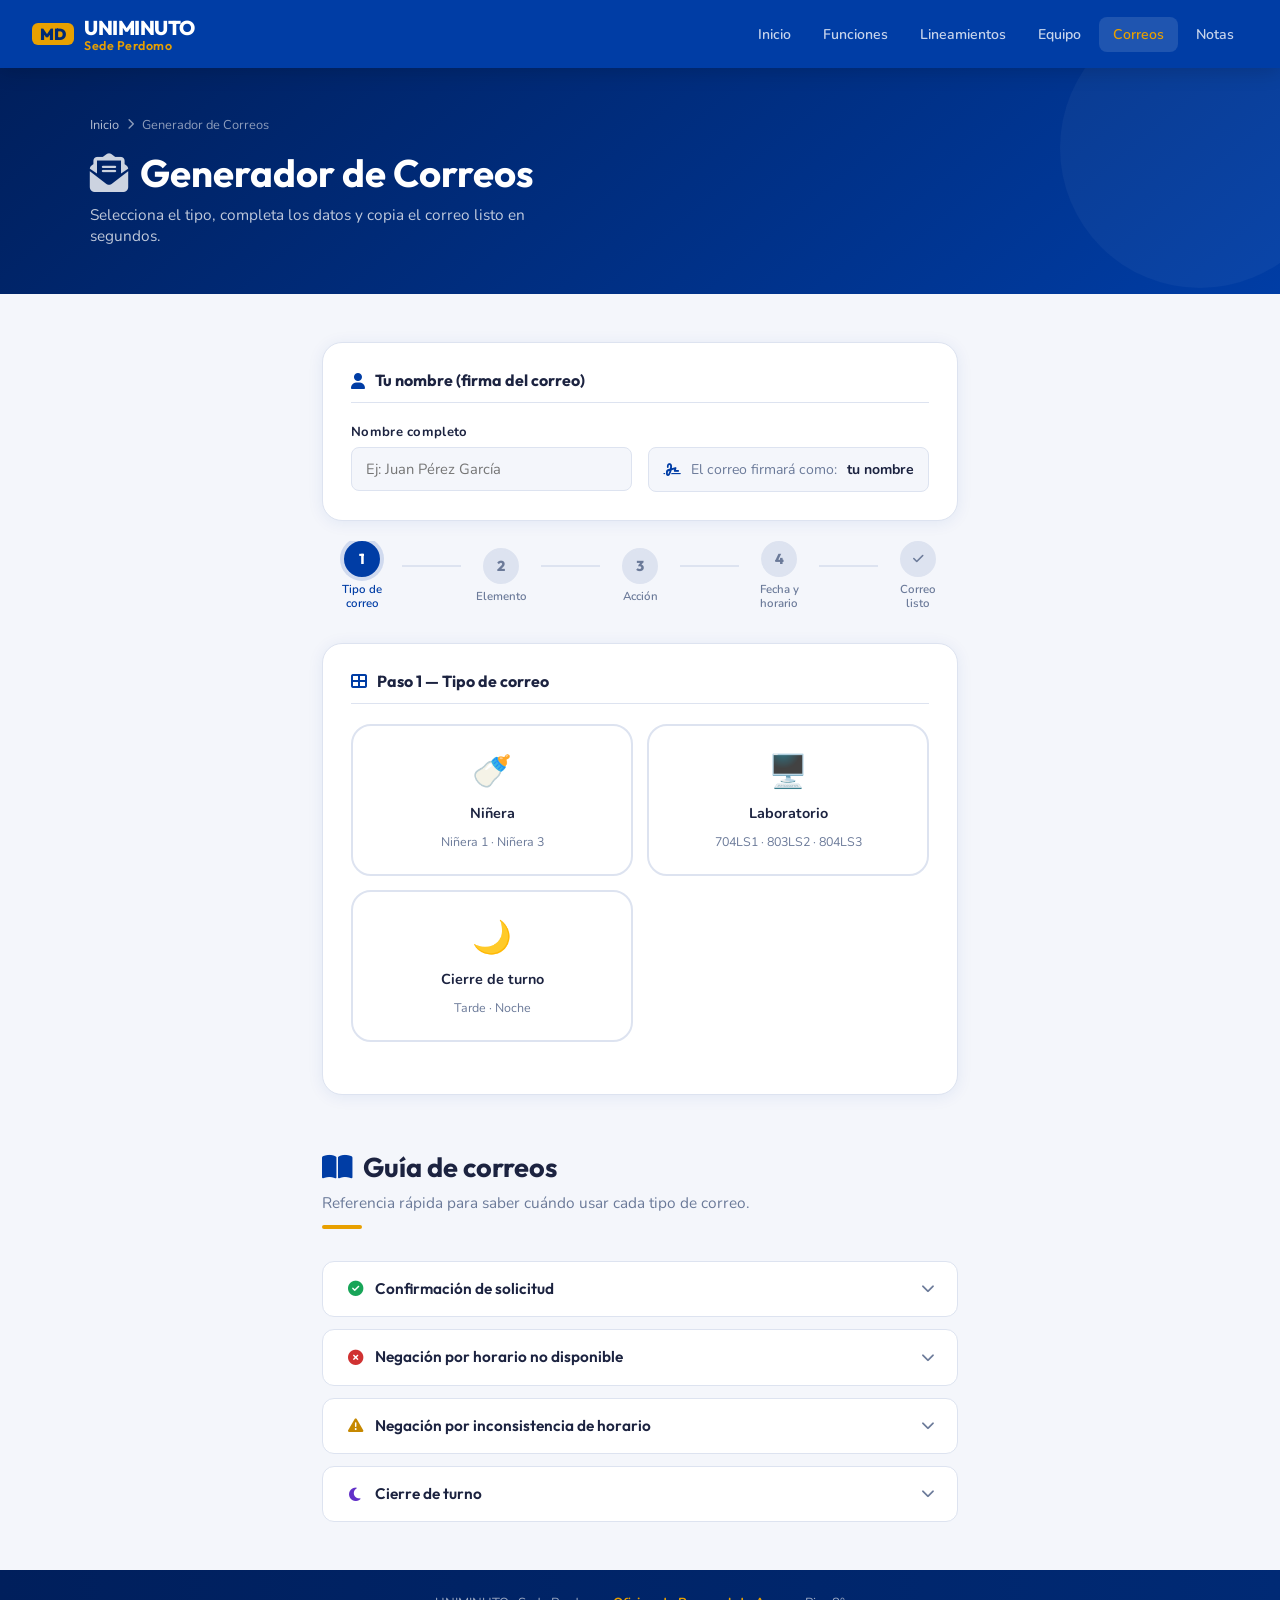
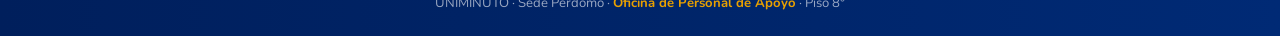
==== correos.html @ 8c5eddd4 "PROYECTO PRACTICA PROFESIONAL - VERSION FINAL" ====
<!DOCTYPE html>
<html lang="es">
<head>
  <meta charset="UTF-8">
  <meta name="viewport" content="width=device-width, initial-scale=1.0">
  <title>Generador de Correos | UNIMINUTO Perdomo</title>
  <link rel="stylesheet" href="styles.css">
  <link rel="stylesheet" href="https://cdnjs.cloudflare.com/ajax/libs/font-awesome/6.4.0/css/all.min.css">
  <style>
    /* Progress stepper */
    .stepper {
      display: flex;
      align-items: center;
      gap: 0;
      margin-bottom: 28px;
      overflow-x: auto;
      padding-bottom: 4px;
      scrollbar-width: none;
    }
    .stepper::-webkit-scrollbar { display: none; }
    .step-node {
      display: flex;
      flex-direction: column;
      align-items: center;
      flex-shrink: 0;
      min-width: 80px;
      cursor: default;
    }
    .step-circle {
      width: 36px;
      height: 36px;
      border-radius: 50%;
      background: var(--border);
      color: var(--text-muted);
      display: flex;
      align-items: center;
      justify-content: center;
      font-family: 'Outfit', sans-serif;
      font-weight: 800;
      font-size: 0.9rem;
      transition: all 0.3s;
      border: 2px solid var(--border);
    }
    .step-node.active .step-circle {
      background: var(--blue);
      color: white;
      border-color: var(--blue);
      box-shadow: 0 0 0 4px rgba(0,61,165,0.15);
    }
    .step-node.done .step-circle {
      background: var(--success);
      color: white;
      border-color: var(--success);
    }
    .step-label {
      font-size: 0.72rem;
      font-weight: 600;
      color: var(--text-muted);
      margin-top: 6px;
      text-align: center;
      line-height: 1.2;
      white-space: nowrap;
    }
    .step-node.active .step-label { color: var(--blue); }
    .step-line {
      flex: 1;
      height: 2px;
      background: var(--border);
      min-width: 24px;
      margin-bottom: 20px;
      transition: background 0.3s;
    }
    .step-line.done { background: var(--success); }

    /* Type cards enhanced */
    .type-btn {
      border-radius: var(--radius-lg);
      transition: all 0.25s;
      position: relative;
    }
    .type-btn.selected {
      border-color: var(--blue);
      background: var(--blue-light);
      transform: translateY(-2px);
      box-shadow: 0 6px 20px rgba(0,61,165,0.15);
    }
    .type-btn.selected .type-label { color: var(--blue); }
    .type-btn .selected-check {
      position: absolute;
      top: 10px; right: 10px;
      width: 20px; height: 20px;
      background: var(--blue);
      border-radius: 50%;
      color: white;
      font-size: 0.65rem;
      display: none;
      align-items: center;
      justify-content: center;
    }
    .type-btn.selected .selected-check { display: flex; }

    /* Accion pills enhanced */
    .accion-grid {
      display: grid;
      grid-template-columns: 1fr;
      gap: 10px;
    }
    .accion-card {
      display: flex;
      align-items: flex-start;
      gap: 14px;
      padding: 16px 18px;
      background: var(--bg);
      border: 2px solid var(--border);
      border-radius: var(--radius);
      cursor: pointer;
      transition: all 0.2s;
      text-align: left;
    }
    .accion-card:hover { border-color: var(--blue); background: var(--blue-light); }
    .accion-card.selected-confirm { border-color: var(--success); background: #e8f5ee; }
    .accion-card.selected-deny { border-color: var(--danger); background: #fce8e8; }
    .accion-card.selected-warn { border-color: var(--gold-dark); background: var(--gold-light); }
    .accion-icon {
      font-size: 1.4rem;
      flex-shrink: 0;
      margin-top: 1px;
    }
    .accion-title {
      font-weight: 700;
      font-size: 0.92rem;
      color: var(--text);
      margin-bottom: 3px;
    }
    .accion-desc {
      font-size: 0.8rem;
      color: var(--text-muted);
      line-height: 1.5;
    }

    /* Signature field */
    .signature-wrap {
      background: var(--bg);
      border: 1px solid var(--border);
      border-radius: 8px;
      padding: 12px 14px;
      display: flex;
      align-items: center;
      gap: 10px;
      font-size: 0.88rem;
      color: var(--text-muted);
    }
    .signature-wrap strong { color: var(--text); }

    /* Preview enhanced */
    .email-preview-body {
      font-family: 'Nunito', sans-serif;
      line-height: 1.9;
      color: #1c2340;
    }

    /* Badge status */
    .badge {
      display: inline-flex;
      align-items: center;
      gap: 5px;
      padding: 3px 10px;
      border-radius: 100px;
      font-size: 0.75rem;
      font-weight: 700;
    }
    .badge-success { background: #e8f5ee; color: var(--success); }
    .badge-danger { background: #fce8e8; color: var(--danger); }
    .badge-warn { background: var(--gold-light); color: var(--gold-dark); }
    .badge-purple { background: #ede8f8; color: #6230c8; }

    @media(max-width:600px) {
      .accion-grid { grid-template-columns: 1fr; }
      .stepper { gap: 0; }
    }
  </style>
</head>
<body>

<nav class="navbar">
  <a href="index.html" class="nav-logo">
    <span class="logo-md">MD</span>
    <div>UNIMINUTO<span>Sede Perdomo</span></div>
  </a>
  <ul class="nav-links">
    <li><a href="index.html">Inicio</a></li>
    <li><a href="funciones.html">Funciones</a></li>
    <li><a href="lineamientos.html">Lineamientos</a></li>
    <li><a href="equipo.html">Equipo</a></li>
    <li><a href="correos.html">Correos</a></li>
    <li><a href="notas.html">Notas</a></li>
  </ul>
  <button class="hamburger" aria-label="Menú"><span></span><span></span><span></span></button>
</nav>

<div class="page-header">
  <div class="inner">
    <div class="breadcrumb">
      <a href="index.html">Inicio</a>
      <i class="fas fa-chevron-right" style="font-size:0.7rem"></i>
      <span>Generador de Correos</span>
    </div>
    <h1><i class="fas fa-envelope-open-text" style="opacity:0.8;margin-right:12px"></i>Generador de Correos</h1>
    <p>Selecciona el tipo, completa los datos y copia el correo listo en segundos.</p>
  </div>
</div>

<main class="container">
<div class="email-gen">

  <!-- FIRMA DEL PRACTICANTE -->
  <div class="form-section reveal" style="margin-bottom:20px">
    <h3><i class="fas fa-user"></i> Tu nombre (firma del correo)</h3>
    <div class="form-row" style="margin-bottom:0">
      <div class="form-group">
        <label>Nombre completo</label>
        <input type="text" id="inp-firma" placeholder="Ej: Juan Pérez García" oninput="saveFirma()">
      </div>
      <div class="form-group" style="justify-content:flex-end">
        <label style="opacity:0">Preview</label>
        <div class="signature-wrap">
          <i class="fas fa-signature" style="color:var(--blue)"></i>
          El correo firmará como: <strong id="firma-preview">tu nombre</strong>
        </div>
      </div>
    </div>
  </div>

  <!-- PROGRESS STEPPER -->
  <div class="stepper reveal" id="stepper">
    <div class="step-node" id="sn-1">
      <div class="step-circle">1</div>
      <div class="step-label">Tipo de<br>correo</div>
    </div>
    <div class="step-line" id="sl-1"></div>
    <div class="step-node" id="sn-2">
      <div class="step-circle">2</div>
      <div class="step-label">Elemento</div>
    </div>
    <div class="step-line" id="sl-2"></div>
    <div class="step-node" id="sn-3">
      <div class="step-circle">3</div>
      <div class="step-label">Acción</div>
    </div>
    <div class="step-line" id="sl-3"></div>
    <div class="step-node" id="sn-4">
      <div class="step-circle">4</div>
      <div class="step-label">Fecha y<br>horario</div>
    </div>
    <div class="step-line" id="sl-4"></div>
    <div class="step-node" id="sn-5">
      <div class="step-circle"><i class="fas fa-check" style="font-size:0.75rem"></i></div>
      <div class="step-label">Correo<br>listo</div>
    </div>
  </div>

  <!-- STEP 1: TIPO -->
  <div class="form-section reveal">
    <h3><i class="fas fa-th-large"></i> Paso 1 — Tipo de correo</h3>
    <div class="type-grid">
      <button class="type-btn" onclick="selectType('ninera')" id="type-ninera">
        <span class="selected-check"><i class="fas fa-check"></i></span>
        <span class="type-icon">🍼</span>
        <span class="type-label">Niñera</span>
        <span class="type-sub">Niñera 1 · Niñera 3</span>
      </button>
      <button class="type-btn" onclick="selectType('lab')" id="type-lab">
        <span class="selected-check"><i class="fas fa-check"></i></span>
        <span class="type-icon">🖥️</span>
        <span class="type-label">Laboratorio</span>
        <span class="type-sub">704LS1 · 803LS2 · 804LS3</span>
      </button>
      <button class="type-btn" onclick="selectType('cierre')" id="type-cierre">
        <span class="selected-check"><i class="fas fa-check"></i></span>
        <span class="type-icon">🌙</span>
        <span class="type-label">Cierre de turno</span>
        <span class="type-sub">Tarde · Noche</span>
      </button>
    </div>
  </div>

  <!-- RESERVA SECTION (Niñera o Lab) -->
  <div id="section-reserva" class="hidden">

    <!-- STEP 2: ELEMENTO -->
    <div class="form-section reveal">
      <h3><i class="fas fa-hand-pointer"></i> Paso 2 — Selecciona el elemento</h3>
      <div id="ninera-opts" class="hidden">
        <div class="radio-pills">
          <label class="radio-pill gold-check">
            <input type="radio" name="elemento" value="Niñera #1" onchange="updateElemento(this)">
            🍼 Niñera 1
          </label>
          <label class="radio-pill gold-check">
            <input type="radio" name="elemento" value="Niñera #3" onchange="updateElemento(this)">
            🍼 Niñera 3
          </label>
        </div>
        <div class="alert alert-gold" style="margin-top:14px;font-size:0.85rem">
          <i class="fas fa-map-marker-alt"></i>
          <div>El profesor debe dirigirse al <strong>piso 8°</strong> para recoger la niñera. Recuérdalo en el correo.</div>
        </div>
      </div>
      <div id="lab-opts" class="hidden">
        <div class="radio-pills">
          <label class="radio-pill">
            <input type="radio" name="elemento" value="Laboratorio 704LS1" onchange="updateElemento(this)">
            🖥️ 704LS1
          </label>
          <label class="radio-pill">
            <input type="radio" name="elemento" value="Laboratorio 803LS2" onchange="updateElemento(this)">
            🖥️ 803LS2
          </label>
          <label class="radio-pill">
            <input type="radio" name="elemento" value="Laboratorio 804LS3" onchange="updateElemento(this)">
            🖥️ 804LS3
          </label>
        </div>
        <div class="alert alert-blue" style="margin-top:14px;font-size:0.85rem">
          <i class="fas fa-qrcode"></i>
          <div>Para laboratorios, el docente debe escanear el <strong>código QR</strong> de la puerta y escribir por Teams.</div>
        </div>
      </div>
    </div>

    <!-- STEP 3: ACCIÓN -->
    <div class="form-section reveal">
      <h3><i class="fas fa-tasks"></i> Paso 3 — ¿Qué acción realizas?</h3>
      <div class="accion-grid">
        <button class="accion-card" id="acc-confirmar" onclick="selectAccion('confirmar')">
          <span class="accion-icon">✅</span>
          <div>
            <div class="accion-title">Confirmar solicitud <span class="badge badge-success">Disponible</span></div>
            <div class="accion-desc">El elemento está disponible en el horario solicitado. Se confirma la reserva.</div>
          </div>
        </button>
        <button class="accion-card" id="acc-negar-horario" onclick="selectAccion('negar-horario')">
          <span class="accion-icon">❌</span>
          <div>
            <div class="accion-title">Negar — no disponible <span class="badge badge-danger">Ocupado</span></div>
            <div class="accion-desc">El elemento ya está reservado o no hay disponibilidad en ese horario.</div>
          </div>
        </button>
        <button class="accion-card" id="acc-negar-inconsistencia" onclick="selectAccion('negar-inconsistencia')">
          <span class="accion-icon">⚠️</span>
          <div>
            <div class="accion-title">Negar — inconsistencia en horario <span class="badge badge-warn">Error</span></div>
            <div class="accion-desc">El formulario tiene un error: la hora de fin es anterior a la de inicio.</div>
          </div>
        </button>
      </div>
    </div>

    <!-- STEP 4: FECHA Y HORA -->
    <div class="form-section reveal">
      <h3><i class="fas fa-calendar-alt"></i> Paso 4 — Fecha y horario de la solicitud</h3>
      <div class="form-row three">
        <div class="form-group">
          <label>Fecha</label>
          <input type="date" id="inp-fecha" onchange="checkInconsistencia()">
        </div>
        <div class="form-group">
          <label>Hora inicio</label>
          <input type="time" id="inp-inicio" onchange="checkInconsistencia()">
        </div>
        <div class="form-group">
          <label>Hora fin</label>
          <input type="time" id="inp-fin" onchange="checkInconsistencia()">
        </div>
      </div>
      <div id="inconsistencia-warn" class="hidden alert alert-gold" style="margin-top:12px">
        <i class="fas fa-exclamation-triangle"></i>
        <div>
          <strong>¡Inconsistencia detectada!</strong> La hora de finalización es anterior a la hora de inicio.<br>
          <span style="font-size:0.85rem">Puedes usar la acción "Negar — inconsistencia" para notificar al docente.</span>
        </div>
      </div>
    </div>

    <div class="btn-row reveal">
      <button class="btn btn-primary" onclick="generarCorreo()">
        <i class="fas fa-magic"></i> Generar correo
      </button>
      <button class="btn btn-outline" onclick="resetForm()">
        <i class="fas fa-redo"></i> Limpiar
      </button>
    </div>
  </div>

  <!-- CIERRE DE TURNO SECTION -->
  <div id="section-cierre" class="hidden">
    <div class="form-section reveal">
      <h3><i class="fas fa-moon"></i> Paso 2 — Detalles del cierre de turno</h3>

      <div class="form-group" style="margin-bottom:20px">
        <label>Turno</label>
        <div class="radio-pills">
          <label class="radio-pill">
            <input type="radio" name="turno" value="Tarde"> 🌅 Tarde
          </label>
          <label class="radio-pill">
            <input type="radio" name="turno" value="Noche"> 🌙 Noche
          </label>
        </div>
      </div>

      <div class="form-group" style="margin-bottom:20px">
        <label>¿Hay novedades en el turno?</label>
        <div class="accion-grid" style="margin-top:8px">
          <button class="accion-card" id="acc-sin-novedad" onclick="toggleNovedades(false); markCierreAccion('sin')">
            <span class="accion-icon">✅</span>
            <div>
              <div class="accion-title">Sin novedad</div>
              <div class="accion-desc">El turno transcurrió sin incidentes. Solo se envía el saludo de cierre.</div>
            </div>
          </button>
          <button class="accion-card" id="acc-con-novedad" onclick="toggleNovedades(true); markCierreAccion('con')">
            <span class="accion-icon">📋</span>
            <div>
              <div class="accion-title">Con novedades</div>
              <div class="accion-desc">Hay eventos, equipos instalados u observaciones que dejar registradas.</div>
            </div>
          </button>
        </div>
      </div>

      <div id="novedades-area" class="hidden">
        <label style="font-size:0.82rem;font-weight:700;color:var(--text);display:block;margin-bottom:10px">
          <i class="fas fa-list-ul" style="color:var(--blue);margin-right:6px"></i>Novedades del turno:
        </label>
        <div class="novedades-list" id="novedades-list"></div>
        <div class="add-row">
          <input type="text" id="novedad-input" placeholder="Ej: Queda instalado en el auditorio cable XLR y micrófono..." onkeydown="if(event.key==='Enter')addNovedad()">
          <button class="btn btn-primary btn-sm" onclick="addNovedad()">
            <i class="fas fa-plus"></i> Añadir
          </button>
        </div>
      </div>
    </div>

    <div class="btn-row reveal">
      <button class="btn btn-primary" onclick="generarCierre()">
        <i class="fas fa-magic"></i> Generar correo
      </button>
      <button class="btn btn-outline" onclick="resetForm()">
        <i class="fas fa-redo"></i> Limpiar
      </button>
    </div>
  </div>

  <!-- EMAIL PREVIEW -->
  <div id="email-preview-wrap" class="hidden">
    <div class="email-preview reveal">
      <div class="email-preview-header">
        <span><i class="fas fa-envelope"></i> Correo generado</span>
        <span id="preview-label" style="font-size:0.8rem;opacity:0.75;font-weight:400"></span>
      </div>
      <div class="email-preview-body" id="preview-body"></div>
      <div class="email-preview-footer" style="flex-wrap:wrap;gap:8px">
        <button class="btn btn-success btn-sm" onclick="copiarCorreo()">
          <i class="fas fa-copy"></i> Copiar correo
        </button>
        <button class="btn btn-outline btn-sm" onclick="resetForm()">
          <i class="fas fa-plus"></i> Nuevo correo
        </button>
        <button class="btn btn-outline btn-sm" onclick="document.getElementById('email-preview-wrap').classList.add('hidden')">
          <i class="fas fa-times"></i> Cerrar
        </button>
      </div>
    </div>
  </div>

</div>

<!-- GUÍA DE CORREOS -->
<div style="margin-top:56px">
  <div class="section-title reveal">
    <h2><i class="fas fa-book-open" style="color:var(--blue);margin-right:10px"></i>Guía de correos</h2>
    <p>Referencia rápida para saber cuándo usar cada tipo de correo.</p>
    <div class="accent-line"></div>
  </div>

  <div class="accordion reveal">
    <div class="acc-item">
      <div class="acc-header">
        <h3><i class="fas fa-check-circle" style="color:var(--success)"></i> Confirmación de solicitud</h3>
        <i class="fas fa-chevron-down acc-arrow"></i>
      </div>
      <div class="acc-body">
        <p>Se usa cuando el elemento solicitado <strong>está disponible</strong> en el horario indicado.</p>
        <ul>
          <li>Para <strong>niñeras</strong>: indicar que el profesor debe ir al piso 8° a reclamarla.</li>
          <li>Para <strong>laboratorios</strong>: indicar que debe usar el QR de la puerta y escribir por Teams.</li>
          <li>Siempre mencionar que los elementos se revisan antes y después del uso.</li>
        </ul>
      </div>
    </div>
    <div class="acc-item">
      <div class="acc-header">
        <h3><i class="fas fa-times-circle" style="color:var(--danger)"></i> Negación por horario no disponible</h3>
        <i class="fas fa-chevron-down acc-arrow"></i>
      </div>
      <div class="acc-body">
        <p>Se usa cuando el elemento <strong>ya está reservado o no hay disponibilidad</strong> en el horario pedido. El correo informa claramente el elemento, fecha y hora no disponible para que el docente busque otra opción.</p>
      </div>
    </div>
    <div class="acc-item">
      <div class="acc-header">
        <h3><i class="fas fa-exclamation-triangle" style="color:var(--gold-dark)"></i> Negación por inconsistencia de horario</h3>
        <i class="fas fa-chevron-down acc-arrow"></i>
      </div>
      <div class="acc-body">
        <p>Se usa cuando el formulario del docente tiene un <strong>error lógico</strong>: la hora de finalización es anterior a la hora de inicio. El sistema lo detecta automáticamente y activa una advertencia.</p>
      </div>
    </div>
    <div class="acc-item">
      <div class="acc-header">
        <h3><i class="fas fa-moon" style="color:#6230c8"></i> Cierre de turno</h3>
        <i class="fas fa-chevron-down acc-arrow"></i>
      </div>
      <div class="acc-body">
        <p>Se envía obligatoriamente al finalizar cada turno (tarde o noche).</p>
        <ul>
          <li><strong>Sin novedad:</strong> correo simple indicando que todo quedó en orden.</li>
          <li><strong>Con novedades:</strong> lista los elementos instalados, equipos dejados, pendientes y observaciones importantes para el siguiente turno.</li>
        </ul>
      </div>
    </div>
  </div>
</div>

</main>

<footer>
  UNIMINUTO · Sede Perdomo · <strong>Oficina de Personal de Apoyo</strong> · Piso 8°
</footer>

<script src="script.js"></script>
<script>
// ===== STATE =====
let currentType = null;
let currentElemento = null;
let currentAccion = null;
let novedadesList = [];
let cierreAccion = null;

// ===== FIRMA =====
function saveFirma() {
  const val = document.getElementById('inp-firma').value.trim();
  document.getElementById('firma-preview').textContent = val || 'tu nombre';
  localStorage.setItem('uniminuto_firma', val);
}

function loadFirma() {
  const saved = localStorage.getItem('uniminuto_firma') || '';
  document.getElementById('inp-firma').value = saved;
  document.getElementById('firma-preview').textContent = saved || 'tu nombre';
}

function getFirma() {
  return document.getElementById('inp-firma').value.trim() || '[Tu nombre]';
}

// ===== STEPPER =====
function updateStepper(step) {
  for (let i = 1; i <= 5; i++) {
    const node = document.getElementById(`sn-${i}`);
    if (!node) continue;
    node.classList.remove('active', 'done');
    if (i < step) node.classList.add('done');
    else if (i === step) node.classList.add('active');
  }
  for (let i = 1; i <= 4; i++) {
    const line = document.getElementById(`sl-${i}`);
    if (line) line.classList.toggle('done', i < step);
  }
}

// ===== TYPE SELECTION =====
function selectType(type) {
  currentType = type;
  currentElemento = null;
  currentAccion = null;
  cierreAccion = null;

  document.querySelectorAll('.type-btn').forEach(b => b.classList.remove('selected'));
  document.getElementById('type-' + type).classList.add('selected');

  const isReserva = type !== 'cierre';
  document.getElementById('section-reserva').classList.toggle('hidden', !isReserva);
  document.getElementById('section-cierre').classList.toggle('hidden', isReserva);
  document.getElementById('email-preview-wrap').classList.add('hidden');

  if (isReserva) {
    document.getElementById('ninera-opts').classList.toggle('hidden', type !== 'ninera');
    document.getElementById('lab-opts').classList.toggle('hidden', type !== 'lab');
    document.querySelectorAll('input[name="elemento"]').forEach(r => r.checked = false);
    resetAccionCards();
  }

  updateStepper(2);
}

// ===== ELEMENTO =====
function updateElemento(input) {
  currentElemento = input.value;
  updateStepper(3);
}

// ===== ACCION =====
function resetAccionCards() {
  ['acc-confirmar','acc-negar-horario','acc-negar-inconsistencia'].forEach(id => {
    const el = document.getElementById(id);
    if (el) el.classList.remove('selected-confirm','selected-deny','selected-warn');
  });
}

function selectAccion(accion) {
  currentAccion = accion;
  resetAccionCards();
  if (accion === 'confirmar') document.getElementById('acc-confirmar').classList.add('selected-confirm');
  else if (accion === 'negar-horario') document.getElementById('acc-negar-horario').classList.add('selected-deny');
  else if (accion === 'negar-inconsistencia') document.getElementById('acc-negar-inconsistencia').classList.add('selected-warn');
  updateStepper(4);
}

// ===== INCONSISTENCIA =====
function checkInconsistencia() {
  const inicio = document.getElementById('inp-inicio').value;
  const fin = document.getElementById('inp-fin').value;
  const warn = document.getElementById('inconsistencia-warn');
  if (inicio && fin && fin < inicio) {
    warn.classList.remove('hidden');
    // Auto-suggest inconsistencia
    if (!currentAccion) selectAccion('negar-inconsistencia');
  } else {
    warn.classList.add('hidden');
  }
}

// ===== NOVEDADES =====
function toggleNovedades(show) {
  document.getElementById('novedades-area').classList.toggle('hidden', !show);
  if (!show) { novedadesList = []; renderNovedades(); }
}

function markCierreAccion(tipo) {
  cierreAccion = tipo;
  ['acc-sin-novedad','acc-con-novedad'].forEach(id => {
    const el = document.getElementById(id);
    if (el) el.classList.remove('selected-confirm','selected-warn');
  });
  if (tipo === 'sin') document.getElementById('acc-sin-novedad').classList.add('selected-confirm');
  else document.getElementById('acc-con-novedad').classList.add('selected-warn');
  updateStepper(4);
}

function addNovedad() {
  const inp = document.getElementById('novedad-input');
  const val = inp.value.trim();
  if (!val) return;
  novedadesList.push(val);
  inp.value = '';
  renderNovedades();
}

function renderNovedades() {
  const list = document.getElementById('novedades-list');
  if (novedadesList.length === 0) {
    list.innerHTML = '<div style="font-size:0.85rem;color:var(--text-muted);padding:4px 0">No hay novedades añadidas aún.</div>';
    return;
  }
  list.innerHTML = novedadesList.map((n, i) => `
    <div class="novedad-item">
      <span class="bullet">•</span>
      <span class="text">${escapeHtml(n)}</span>
      <button class="del-btn" onclick="removeNovedad(${i})" title="Eliminar"><i class="fas fa-times"></i></button>
    </div>
  `).join('');
}

function removeNovedad(i) { novedadesList.splice(i, 1); renderNovedades(); }

function escapeHtml(str) {
  return String(str).replace(/&/g,'&amp;').replace(/</g,'&lt;').replace(/>/g,'&gt;');
}

// ===== GENERAR CORREO (RESERVA) =====
function generarCorreo() {
  if (!currentElemento) { showToast('Selecciona un elemento (Niñera o Laboratorio)', 'error'); return; }
  if (!currentAccion) { showToast('Selecciona la acción a realizar', 'error'); return; }
  const fecha = document.getElementById('inp-fecha').value;
  const inicio = document.getElementById('inp-inicio').value;
  const fin = document.getElementById('inp-fin').value;
  if (!fecha || !inicio || !fin) { showToast('Completa la fecha y los horarios', 'error'); return; }

  const fechaFmt = formatDate(fecha);
  const esNinera = currentType === 'ninera';
  const firma = getFirma();
  let correo = '', label = '';

  if (currentAccion === 'confirmar') {
    label = '✅ Confirmación de solicitud';
    if (esNinera) {
      correo = `Buen día, profesor/a:\n\n• Para reclamar estos elementos, debe dirigirse a la oficina de personal de apoyo ubicada en el 8.° piso.\n• Los elementos serán revisados antes de la entrega y nuevamente al momento de su devolución.\n\nPor lo anterior, confirmo lo siguiente:\n\nElementos: ${currentElemento}\nFecha: ${fechaFmt}\nHora: ${inicio} - ${fin}\n\nQuedo atento(a) a cualquier comentario.\nCordialmente,\n${firma}`;
    } else {
      correo = `Buen día, profesor:\n\n• Para apertura de este espacio escribir por Teams escaneando el código QR que se encuentra en la puerta del laboratorio.\n• Los elementos serán revisados antes de la entrega y nuevamente al momento de su devolución.\n\nPor lo anterior, confirmo lo siguiente:\n\nElementos: ${currentElemento}\nFecha: ${fechaFmt}\nHora: ${inicio} – ${fin}\n\nQuedo atento(a) a cualquier comentario.\nCordialmente,\n${firma}`;
    }
  } else if (currentAccion === 'negar-horario') {
    label = '❌ Negación — no disponible';
    if (esNinera) {
      correo = `Buen día, profesor/a:\n\nMe permito informarle que las Niñeras NO se encuentran disponibles en el siguiente horario:\n\nElementos: ${currentElemento}\nFecha: ${fechaFmt}\nHora: ${inicio} ${fin}\n\nQuedo atento a cualquier comentario.\nCordialmente,\n${firma}`;
    } else {
      correo = `Buen día, profesor:\n\nMe permito informarle que el espacio solicitado NO se encuentra disponible en el siguiente horario:\n\nElementos: ${currentElemento}\nFecha: ${fechaFmt}\nHora: ${inicio} ${fin}\n\nQuedo atento(a) a cualquier comentario.\nCordialmente,\n${firma}`;
    }
  } else if (currentAccion === 'negar-inconsistencia') {
    label = '⚠️ Negación — inconsistencia de horario';
    const tipo = esNinera ? 'la niñera' : 'el espacio';
    correo = `Buen día, profesor${esNinera ? '/a' : ''}:\n\nMe permito informarle que NO es posible gestionar la reserva de ${tipo}, ya que el horario suministrado presenta una inconsistencia.\n\nDetalles de la solicitud:\n• Elemento: ${currentElemento}\n• Fecha: ${fechaFmt}\n• Hora: ${inicio} – ${fin}\n\nComo puede observarse, la hora de finalización es anterior a la hora de inicio.\n\nQuedo atento(a) a cualquier comentario.\nCordialmente,\n${firma}`;
  }

  mostrarPreview(correo, label);
  updateStepper(5);
}

// ===== GENERAR CIERRE =====
function generarCierre() {
  const turnoEl = document.querySelector('input[name="turno"]:checked');
  if (!turnoEl) { showToast('Selecciona el turno (Tarde o Noche)', 'error'); return; }
  if (!cierreAccion) { showToast('Indica si hay novedades o no', 'error'); return; }

  const firma = getFirma();
  const conNovedades = cierreAccion === 'con';
  let correo = '', label = '';

  if (conNovedades) {
    if (novedadesList.length === 0) { showToast('Añade al menos una novedad al turno', 'error'); return; }
    label = '📋 Cierre de turno con novedades';
    const bullets = novedadesList.map(n => `• ${n}`).join('\n');
    correo = `Compañero cordial saludo, reportó lo siguiente:\n\n${bullets}\n\nCualquier novedad o duda quedo atento.\nCordialmente,\n${firma}`;
  } else {
    label = '✅ Cierre de turno sin novedad';
    correo = `Compañero cordial saludo, quedó para hacer lo siguiente:\n\n• Sin novedad.\n\nCordialmente,\n${firma}`;
  }

  mostrarPreview(correo, label);
  updateStepper(5);
}

// ===== PREVIEW =====
function mostrarPreview(correo, label) {
  document.getElementById('preview-label').textContent = label;
  document.getElementById('preview-body').textContent = correo;
  const wrap = document.getElementById('email-preview-wrap');
  wrap.classList.remove('hidden');
  setTimeout(() => wrap.scrollIntoView({ behavior: 'smooth', block: 'nearest' }), 100);
}

function copiarCorreo() {
  const text = document.getElementById('preview-body').textContent;
  copyText(text);
}

// ===== RESET =====
function resetForm() {
  currentType = null; currentElemento = null; currentAccion = null;
  novedadesList = []; cierreAccion = null;

  document.querySelectorAll('.type-btn').forEach(b => b.classList.remove('selected'));
  document.getElementById('section-reserva').classList.add('hidden');
  document.getElementById('section-cierre').classList.add('hidden');
  document.getElementById('email-preview-wrap').classList.add('hidden');
  document.getElementById('inp-fecha').value = '';
  document.getElementById('inp-inicio').value = '';
  document.getElementById('inp-fin').value = '';
  document.getElementById('inconsistencia-warn').classList.add('hidden');
  document.getElementById('novedades-area').classList.add('hidden');
  document.querySelectorAll('input[type="radio"]').forEach(r => r.checked = false);
  resetAccionCards();
  ['acc-sin-novedad','acc-con-novedad'].forEach(id => {
    const el = document.getElementById(id);
    if (el) el.classList.remove('selected-confirm','selected-warn');
  });
  renderNovedades();
  updateStepper(1);
  window.scrollTo({ top: 0, behavior: 'smooth' });
}

// ===== INIT =====
document.addEventListener('DOMContentLoaded', () => {
  loadFirma();
  updateStepper(1);
});
</script>
</body>
</html>
---- styles.css ----
/* ===== VARIABLES & RESET ===== */
@import url('https://fonts.googleapis.com/css2?family=Outfit:wght@300;400;500;600;700;800&family=Nunito:wght@300;400;500;600;700&display=swap');

:root {
  --blue: #003DA5;
  --blue-dark: #002a75;
  --blue-light: #e8eef8;
  --gold: #E8A000;
  --gold-light: #fff5e0;
  --gold-dark: #c68800;
  --white: #ffffff;
  --bg: #f4f6fb;
  --text: #1c2340;
  --text-muted: #6b7a99;
  --border: #dde3f0;
  --card-shadow: 0 2px 16px rgba(0,61,165,0.08);
  --card-shadow-hover: 0 8px 32px rgba(0,61,165,0.15);
  --radius: 12px;
  --radius-lg: 20px;
  --nav-h: 68px;
  --success: #18a558;
  --danger: #d03232;
  --warning: #E8A000;
}

*, *::before, *::after { box-sizing: border-box; margin: 0; padding: 0; }

html { scroll-behavior: smooth; }

body {
  font-family: 'Nunito', sans-serif;
  background: var(--bg);
  color: var(--text);
  min-height: 100vh;
  display: flex;
  flex-direction: column;
}

h1, h2, h3, h4, h5 {
  font-family: 'Outfit', sans-serif;
  font-weight: 700;
  line-height: 1.2;
}

a { color: inherit; text-decoration: none; }
ul { list-style: none; }
img { max-width: 100%; }

/* ===== NAVBAR ===== */
.navbar {
  position: sticky;
  top: 0;
  z-index: 1000;
  height: var(--nav-h);
  background: var(--blue);
  display: flex;
  align-items: center;
  justify-content: space-between;
  padding: 0 2rem;
  box-shadow: 0 2px 20px rgba(0,0,0,0.18);
}

.nav-logo {
  display: flex;
  align-items: center;
  gap: 10px;
  font-family: 'Outfit', sans-serif;
  font-weight: 800;
  font-size: 1.25rem;
  color: var(--white);
  letter-spacing: -0.5px;
}

.nav-logo .logo-md {
  background: var(--gold);
  color: var(--blue-dark);
  font-weight: 900;
  font-size: 1rem;
  padding: 3px 8px;
  border-radius: 6px;
  letter-spacing: 0;
}

.nav-logo span {
  color: var(--gold);
  font-size: 0.78rem;
  font-weight: 600;
  display: block;
  line-height: 1;
  letter-spacing: 0.5px;
}

.nav-links {
  display: flex;
  align-items: center;
  gap: 4px;
}

.nav-links a {
  color: rgba(255,255,255,0.78);
  font-size: 0.88rem;
  font-weight: 600;
  padding: 8px 14px;
  border-radius: 8px;
  transition: all 0.2s;
  white-space: nowrap;
}

.nav-links a:hover,
.nav-links a.active {
  color: var(--white);
  background: rgba(255,255,255,0.12);
}

.nav-links a.active {
  color: var(--gold);
}

.hamburger {
  display: none;
  flex-direction: column;
  gap: 5px;
  cursor: pointer;
  padding: 4px;
  background: none;
  border: none;
}

.hamburger span {
  display: block;
  width: 24px;
  height: 2px;
  background: white;
  border-radius: 2px;
  transition: all 0.3s;
}

/* ===== HERO ===== */
.hero {
  background: linear-gradient(135deg, var(--blue-dark) 0%, var(--blue) 60%, #1a56c4 100%);
  color: var(--white);
  padding: 72px 2rem 80px;
  position: relative;
  overflow: hidden;
}

.hero::before {
  content: '';
  position: absolute;
  top: -60px; right: -80px;
  width: 400px; height: 400px;
  background: rgba(255,255,255,0.04);
  border-radius: 50%;
}

.hero::after {
  content: '';
  position: absolute;
  bottom: -100px; left: -60px;
  width: 320px; height: 320px;
  background: rgba(232,160,0,0.08);
  border-radius: 50%;
}

.hero-content {
  max-width: 700px;
  margin: 0 auto;
  text-align: center;
  position: relative;
  z-index: 1;
}

.hero-badge {
  display: inline-flex;
  align-items: center;
  gap: 8px;
  background: rgba(255,255,255,0.12);
  border: 1px solid rgba(255,255,255,0.2);
  color: rgba(255,255,255,0.9);
  font-size: 0.8rem;
  font-weight: 600;
  padding: 6px 14px;
  border-radius: 100px;
  margin-bottom: 20px;
  letter-spacing: 0.3px;
}

.hero-content h1 {
  font-size: clamp(2rem, 5vw, 3.2rem);
  font-weight: 800;
  margin-bottom: 16px;
  letter-spacing: -1px;
}

.hero-content h1 em {
  font-style: normal;
  color: var(--gold);
}

.hero-content p {
  font-size: 1.05rem;
  color: rgba(255,255,255,0.78);
  line-height: 1.7;
  max-width: 520px;
  margin: 0 auto;
}

/* ===== CONTAINER ===== */
.container {
  max-width: 1100px;
  margin: 0 auto;
  padding: 48px 2rem;
  flex: 1;
}

.container-sm { max-width: 780px; }

/* ===== SECTION TITLE ===== */
.section-title {
  margin-bottom: 32px;
}

.section-title h2 {
  font-size: 1.7rem;
  color: var(--text);
  margin-bottom: 8px;
}

.section-title p {
  color: var(--text-muted);
  font-size: 0.96rem;
}

.section-title .accent-line {
  width: 40px;
  height: 4px;
  background: var(--gold);
  border-radius: 2px;
  margin-top: 12px;
}

/* ===== CARDS GRID ===== */
.grid-cards {
  display: grid;
  grid-template-columns: repeat(auto-fill, minmax(260px, 1fr));
  gap: 20px;
  margin-top: 32px;
}

.card {
  background: var(--white);
  border-radius: var(--radius-lg);
  padding: 28px;
  box-shadow: var(--card-shadow);
  transition: transform 0.25s ease, box-shadow 0.25s ease;
  border: 1px solid var(--border);
}

.card:hover {
  transform: translateY(-4px);
  box-shadow: var(--card-shadow-hover);
}

.card-icon {
  width: 48px;
  height: 48px;
  border-radius: 12px;
  display: flex;
  align-items: center;
  justify-content: center;
  font-size: 1.3rem;
  margin-bottom: 16px;
  background: var(--blue-light);
  color: var(--blue);
}

.card-icon.gold { background: var(--gold-light); color: var(--gold-dark); }
.card-icon.green { background: #e8f5ee; color: var(--success); }
.card-icon.red { background: #fce8e8; color: var(--danger); }

.card h3 {
  font-size: 1.05rem;
  margin-bottom: 8px;
  color: var(--text);
}

.card p {
  font-size: 0.88rem;
  color: var(--text-muted);
  line-height: 1.6;
}

a.card { cursor: pointer; }

/* ===== PAGE HEADER ===== */
.page-header {
  background: linear-gradient(135deg, var(--blue-dark) 0%, var(--blue) 100%);
  padding: 48px 2rem;
  color: white;
  position: relative;
  overflow: hidden;
}

.page-header::after {
  content: '';
  position: absolute;
  right: -60px; top: -60px;
  width: 280px; height: 280px;
  background: rgba(255,255,255,0.04);
  border-radius: 50%;
}

.page-header .inner {
  max-width: 1100px;
  margin: 0 auto;
  position: relative; z-index: 1;
}

.page-header h1 {
  font-size: clamp(1.6rem, 4vw, 2.4rem);
  margin-bottom: 8px;
}

.page-header p {
  color: rgba(255,255,255,0.75);
  font-size: 0.96rem;
  max-width: 480px;
}

.breadcrumb {
  display: flex;
  align-items: center;
  gap: 8px;
  font-size: 0.8rem;
  color: rgba(255,255,255,0.55);
  margin-bottom: 16px;
}

.breadcrumb a { color: rgba(255,255,255,0.7); }
.breadcrumb a:hover { color: white; }

/* ===== ACCORDION ===== */
.accordion { display: flex; flex-direction: column; gap: 12px; }

.acc-item {
  background: white;
  border-radius: var(--radius);
  border: 1px solid var(--border);
  overflow: hidden;
}

.acc-header {
  display: flex;
  align-items: center;
  justify-content: space-between;
  padding: 18px 22px;
  cursor: pointer;
  user-select: none;
  gap: 12px;
  transition: background 0.2s;
}

.acc-header:hover { background: var(--blue-light); }

.acc-header.open { background: var(--blue-light); }

.acc-header h3 {
  font-size: 0.96rem;
  font-weight: 600;
  color: var(--text);
  display: flex;
  align-items: center;
  gap: 10px;
}

.acc-header h3 i {
  color: var(--blue);
  width: 20px;
  text-align: center;
}

.acc-arrow {
  color: var(--text-muted);
  font-size: 0.85rem;
  transition: transform 0.3s;
}

.acc-header.open .acc-arrow { transform: rotate(180deg); }

.acc-body {
  display: none;
  padding: 0 22px 20px;
  font-size: 0.9rem;
  color: var(--text-muted);
  line-height: 1.7;
}

.acc-body.open { display: block; }

.acc-body ul { list-style: disc; padding-left: 18px; }
.acc-body ul li { margin-bottom: 6px; }

/* ===== INFO BLOCKS ===== */
.info-block {
  background: var(--white);
  border-radius: var(--radius);
  padding: 24px;
  border: 1px solid var(--border);
  margin-bottom: 16px;
  box-shadow: var(--card-shadow);
}

.info-block h3 {
  font-size: 1rem;
  margin-bottom: 12px;
  display: flex;
  align-items: center;
  gap: 10px;
  color: var(--text);
}

.info-block h3 i { color: var(--blue); }

.info-block ul {
  list-style: none;
  display: flex;
  flex-direction: column;
  gap: 8px;
}

.info-block ul li {
  display: flex;
  align-items: flex-start;
  gap: 10px;
  font-size: 0.9rem;
  color: var(--text-muted);
  line-height: 1.6;
}

.info-block ul li::before {
  content: '•';
  color: var(--gold);
  font-weight: 700;
  flex-shrink: 0;
  margin-top: 2px;
}

.alert {
  border-radius: var(--radius);
  padding: 16px 20px;
  font-size: 0.9rem;
  display: flex;
  align-items: flex-start;
  gap: 12px;
  margin-bottom: 16px;
}

.alert i { flex-shrink: 0; margin-top: 2px; }
.alert-blue { background: var(--blue-light); color: var(--blue-dark); border: 1px solid #c0d0ee; }
.alert-gold { background: var(--gold-light); color: #7a5200; border: 1px solid #f5d78e; }

/* ===== TEAM CARDS ===== */
.team-grid {
  display: grid;
  grid-template-columns: repeat(auto-fill, minmax(240px, 1fr));
  gap: 20px;
}

.team-card {
  background: white;
  border-radius: var(--radius-lg);
  padding: 28px 20px;
  text-align: center;
  border: 1px solid var(--border);
  box-shadow: var(--card-shadow);
  transition: transform 0.25s, box-shadow 0.25s;
}

.team-card:hover {
  transform: translateY(-4px);
  box-shadow: var(--card-shadow-hover);
}

.team-avatar {
  width: 64px;
  height: 64px;
  border-radius: 50%;
  background: var(--blue-light);
  color: var(--blue);
  display: flex;
  align-items: center;
  justify-content: center;
  font-size: 1.5rem;
  margin: 0 auto 16px;
}

.team-card h3 { font-size: 1rem; margin-bottom: 4px; }
.team-card .role {
  font-size: 0.8rem;
  color: var(--text-muted);
  background: var(--bg);
  display: inline-block;
  padding: 3px 10px;
  border-radius: 100px;
  margin-bottom: 12px;
}

/* ===== EMAIL GENERATOR ===== */
.email-gen {
  max-width: 900px;
  margin: 0 auto;
}

.step-tabs {
  display: flex;
  gap: 8px;
  margin-bottom: 24px;
  flex-wrap: wrap;
}

.step-tab {
  display: flex;
  align-items: center;
  gap: 8px;
  padding: 10px 18px;
  border-radius: 100px;
  border: 2px solid var(--border);
  background: white;
  cursor: pointer;
  font-size: 0.88rem;
  font-weight: 600;
  color: var(--text-muted);
  transition: all 0.2s;
  font-family: 'Nunito', sans-serif;
}

.step-tab:hover { border-color: var(--blue); color: var(--blue); }

.step-tab.active {
  background: var(--blue);
  border-color: var(--blue);
  color: white;
}

.step-tab .tab-num {
  width: 22px;
  height: 22px;
  border-radius: 50%;
  background: rgba(255,255,255,0.25);
  display: flex;
  align-items: center;
  justify-content: center;
  font-size: 0.75rem;
}

.step-tab:not(.active) .tab-num {
  background: var(--bg);
  color: var(--text-muted);
}

/* TYPE SELECTOR */
.type-grid {
  display: grid;
  grid-template-columns: repeat(auto-fill, minmax(190px, 1fr));
  gap: 14px;
  margin-bottom: 24px;
}

.type-btn {
  display: flex;
  flex-direction: column;
  align-items: center;
  gap: 10px;
  padding: 24px 16px;
  background: white;
  border: 2px solid var(--border);
  border-radius: var(--radius-lg);
  cursor: pointer;
  transition: all 0.2s;
  font-family: 'Nunito', sans-serif;
}

.type-btn:hover { border-color: var(--blue); transform: translateY(-2px); }
.type-btn.selected { border-color: var(--blue); background: var(--blue-light); }

.type-btn .type-icon {
  font-size: 2rem;
}

.type-btn .type-label {
  font-size: 0.9rem;
  font-weight: 700;
  color: var(--text);
}

.type-btn .type-sub {
  font-size: 0.78rem;
  color: var(--text-muted);
  text-align: center;
}

/* FORM SECTION */
.form-section {
  background: white;
  border-radius: var(--radius-lg);
  padding: 28px;
  border: 1px solid var(--border);
  box-shadow: var(--card-shadow);
  margin-bottom: 20px;
}

.form-section h3 {
  font-size: 1rem;
  margin-bottom: 20px;
  padding-bottom: 12px;
  border-bottom: 1px solid var(--border);
  color: var(--text);
  display: flex;
  align-items: center;
  gap: 10px;
}

.form-section h3 i { color: var(--blue); }

.form-row {
  display: grid;
  grid-template-columns: 1fr 1fr;
  gap: 16px;
  margin-bottom: 16px;
}

.form-row.three { grid-template-columns: 1fr 1fr 1fr; }
.form-row.full { grid-template-columns: 1fr; }

.form-group {
  display: flex;
  flex-direction: column;
  gap: 6px;
}

.form-group label {
  font-size: 0.82rem;
  font-weight: 700;
  color: var(--text);
  letter-spacing: 0.3px;
}

.form-group input,
.form-group select,
.form-group textarea {
  padding: 11px 14px;
  border: 1.5px solid var(--border);
  border-radius: 8px;
  font-size: 0.92rem;
  font-family: 'Nunito', sans-serif;
  color: var(--text);
  background: var(--bg);
  transition: border-color 0.2s, box-shadow 0.2s;
  outline: none;
}

.form-group input:focus,
.form-group select:focus,
.form-group textarea:focus {
  border-color: var(--blue);
  box-shadow: 0 0 0 3px rgba(0,61,165,0.1);
  background: white;
}

.form-group textarea { resize: vertical; min-height: 80px; }

/* RADIO PILLS */
.radio-pills {
  display: flex;
  gap: 8px;
  flex-wrap: wrap;
}

.radio-pill {
  display: flex;
  align-items: center;
  gap: 8px;
  padding: 8px 16px;
  border: 2px solid var(--border);
  border-radius: 100px;
  cursor: pointer;
  font-size: 0.85rem;
  font-weight: 600;
  color: var(--text-muted);
  background: white;
  transition: all 0.2s;
  user-select: none;
}

.radio-pill input { display: none; }
.radio-pill:has(input:checked),
.radio-pill.checked {
  border-color: var(--blue);
  color: var(--blue);
  background: var(--blue-light);
}

.radio-pill.red-check:has(input:checked),
.radio-pill.red-check.checked {
  border-color: var(--danger);
  color: var(--danger);
  background: #fce8e8;
}

.radio-pill.gold-check:has(input:checked),
.radio-pill.gold-check.checked {
  border-color: var(--gold-dark);
  color: var(--gold-dark);
  background: var(--gold-light);
}

/* NOVEDADES LIST */
.novedades-list {
  display: flex;
  flex-direction: column;
  gap: 8px;
  margin-bottom: 12px;
  min-height: 20px;
}

.novedad-item {
  display: flex;
  align-items: flex-start;
  gap: 10px;
  padding: 10px 14px;
  background: var(--bg);
  border-radius: 8px;
  border: 1px solid var(--border);
  font-size: 0.88rem;
  color: var(--text);
  line-height: 1.5;
}

.novedad-item .bullet { color: var(--gold-dark); font-weight: 700; flex-shrink: 0; }
.novedad-item .text { flex: 1; }
.novedad-item .del-btn {
  background: none;
  border: none;
  color: var(--text-muted);
  cursor: pointer;
  padding: 0 2px;
  font-size: 0.85rem;
  flex-shrink: 0;
  transition: color 0.2s;
}
.novedad-item .del-btn:hover { color: var(--danger); }

.add-row {
  display: flex;
  gap: 8px;
}

.add-row input {
  flex: 1;
  padding: 10px 14px;
  border: 1.5px solid var(--border);
  border-radius: 8px;
  font-size: 0.9rem;
  font-family: 'Nunito', sans-serif;
  color: var(--text);
  outline: none;
  background: var(--bg);
  transition: border-color 0.2s;
}

.add-row input:focus { border-color: var(--blue); background: white; }

/* BUTTONS */
.btn {
  display: inline-flex;
  align-items: center;
  gap: 8px;
  padding: 12px 22px;
  border-radius: 10px;
  border: none;
  cursor: pointer;
  font-size: 0.92rem;
  font-weight: 700;
  font-family: 'Nunito', sans-serif;
  transition: all 0.2s;
  line-height: 1;
  text-decoration: none;
}

.btn-primary { background: var(--blue); color: white; }
.btn-primary:hover { background: var(--blue-dark); transform: translateY(-1px); }

.btn-gold { background: var(--gold); color: var(--blue-dark); }
.btn-gold:hover { background: var(--gold-dark); transform: translateY(-1px); }

.btn-outline {
  background: white;
  border: 2px solid var(--border);
  color: var(--text);
}

.btn-outline:hover { border-color: var(--blue); color: var(--blue); }

.btn-success { background: var(--success); color: white; }
.btn-success:hover { filter: brightness(0.9); }

.btn-sm { padding: 8px 14px; font-size: 0.82rem; }
.btn-icon { padding: 10px 12px; }

.btn-row {
  display: flex;
  align-items: center;
  gap: 10px;
  flex-wrap: wrap;
  margin-top: 20px;
}

/* EMAIL PREVIEW */
.email-preview {
  background: white;
  border-radius: var(--radius-lg);
  border: 1px solid var(--border);
  box-shadow: var(--card-shadow);
  overflow: hidden;
  margin-top: 24px;
}

.email-preview-header {
  background: var(--blue);
  color: white;
  padding: 16px 24px;
  display: flex;
  align-items: center;
  justify-content: space-between;
  gap: 12px;
}

.email-preview-header span {
  font-family: 'Outfit', sans-serif;
  font-weight: 700;
  font-size: 0.95rem;
  display: flex;
  align-items: center;
  gap: 8px;
}

.email-preview-body {
  padding: 28px;
  font-size: 0.92rem;
  line-height: 1.8;
  color: var(--text);
  white-space: pre-wrap;
  font-family: 'Nunito', sans-serif;
  min-height: 120px;
  border-bottom: 1px solid var(--border);
}

.email-preview-body .em-bold { font-weight: 700; }

.email-preview-footer {
  padding: 14px 24px;
  display: flex;
  align-items: center;
  gap: 10px;
  background: var(--bg);
}

/* COPY TOAST */
.toast {
  position: fixed;
  bottom: 24px;
  right: 24px;
  background: var(--success);
  color: white;
  padding: 12px 20px;
  border-radius: 10px;
  font-size: 0.9rem;
  font-weight: 600;
  box-shadow: 0 4px 20px rgba(0,0,0,0.15);
  z-index: 9999;
  transform: translateY(60px);
  opacity: 0;
  transition: all 0.3s cubic-bezier(0.34, 1.56, 0.64, 1);
  display: flex;
  align-items: center;
  gap: 8px;
}

.toast.show { transform: translateY(0); opacity: 1; }

/* ===== NOTES ===== */
.notes-layout {
  display: grid;
  grid-template-columns: 1fr 380px;
  gap: 24px;
  align-items: start;
}

.notes-panel {
  background: white;
  border-radius: var(--radius-lg);
  border: 1px solid var(--border);
  box-shadow: var(--card-shadow);
  overflow: hidden;
}

.notes-panel-header {
  background: var(--blue);
  color: white;
  padding: 18px 24px;
  display: flex;
  align-items: center;
  justify-content: space-between;
}

.notes-panel-header h3 {
  font-size: 1rem;
  display: flex;
  align-items: center;
  gap: 8px;
}

.notes-count {
  background: rgba(255,255,255,0.2);
  color: white;
  font-size: 0.78rem;
  font-weight: 700;
  padding: 3px 10px;
  border-radius: 100px;
}

.notes-body { padding: 20px; }

.note-input-area {
  margin-bottom: 16px;
}

.note-input-area textarea {
  width: 100%;
  padding: 14px;
  border: 1.5px solid var(--border);
  border-radius: 10px;
  font-size: 0.92rem;
  font-family: 'Nunito', sans-serif;
  color: var(--text);
  resize: none;
  outline: none;
  min-height: 90px;
  background: var(--bg);
  transition: border-color 0.2s;
}

.note-input-area textarea:focus {
  border-color: var(--blue);
  background: white;
}

.notes-list {
  display: flex;
  flex-direction: column;
  gap: 10px;
  max-height: 480px;
  overflow-y: auto;
}

.note-item {
  display: flex;
  align-items: flex-start;
  gap: 10px;
  padding: 14px;
  background: var(--bg);
  border-radius: 10px;
  border: 1px solid var(--border);
  animation: slideIn 0.3s ease;
}

@keyframes slideIn {
  from { opacity: 0; transform: translateY(-8px); }
  to { opacity: 1; transform: translateY(0); }
}

.note-bullet {
  width: 8px; height: 8px;
  background: var(--gold);
  border-radius: 50%;
  flex-shrink: 0;
  margin-top: 6px;
}

.note-text {
  flex: 1;
  font-size: 0.9rem;
  color: var(--text);
  line-height: 1.6;
}

.note-time {
  font-size: 0.75rem;
  color: var(--text-muted);
  white-space: nowrap;
  flex-shrink: 0;
}

.note-del {
  background: none;
  border: none;
  cursor: pointer;
  color: var(--text-muted);
  font-size: 0.85rem;
  padding: 2px;
  flex-shrink: 0;
  transition: color 0.2s;
}

.note-del:hover { color: var(--danger); }

.notes-empty {
  text-align: center;
  padding: 32px;
  color: var(--text-muted);
  font-size: 0.9rem;
}

.notes-empty i { font-size: 2rem; margin-bottom: 10px; display: block; opacity: 0.4; }

/* GUIDE PANEL */
.guide-panel {
  background: white;
  border-radius: var(--radius-lg);
  border: 1px solid var(--border);
  box-shadow: var(--card-shadow);
  overflow: hidden;
  position: sticky;
  top: calc(var(--nav-h) + 16px);
}

.guide-panel-header {
  background: var(--gold);
  color: var(--blue-dark);
  padding: 18px 22px;
}

.guide-panel-header h3 {
  font-size: 0.95rem;
  display: flex;
  align-items: center;
  gap: 8px;
}

.guide-panel-body { padding: 18px 22px; }

.guide-step {
  display: flex;
  align-items: flex-start;
  gap: 12px;
  margin-bottom: 16px;
  font-size: 0.87rem;
  color: var(--text-muted);
  line-height: 1.5;
}

.guide-step:last-child { margin-bottom: 0; }

.guide-num {
  width: 24px;
  height: 24px;
  border-radius: 50%;
  background: var(--blue-light);
  color: var(--blue);
  font-size: 0.75rem;
  font-weight: 800;
  display: flex;
  align-items: center;
  justify-content: center;
  flex-shrink: 0;
  font-family: 'Outfit', sans-serif;
}

/* ===== FOOTER ===== */
footer {
  background: var(--blue-dark);
  color: rgba(255,255,255,0.6);
  text-align: center;
  padding: 20px;
  font-size: 0.82rem;
  margin-top: auto;
}

footer strong { color: var(--gold); }

/* ===== REVEAL ANIMATION ===== */
.reveal {
  opacity: 0;
  transform: translateY(20px);
  transition: opacity 0.5s ease, transform 0.5s ease;
}

.reveal.visible {
  opacity: 1;
  transform: translateY(0);
}

/* ===== HIDDEN ===== */
.hidden { display: none !important; }

/* ===== RESPONSIVE ===== */
@media (max-width: 768px) {
  .nav-links {
    display: none;
    position: absolute;
    top: var(--nav-h);
    left: 0;
    right: 0;
    background: var(--blue-dark);
    flex-direction: column;
    padding: 12px;
    gap: 4px;
  }

  .nav-links.open { display: flex; }
  .nav-links a { padding: 12px 16px; border-radius: 8px; }
  .hamburger { display: flex; }

  .form-row { grid-template-columns: 1fr; }
  .form-row.three { grid-template-columns: 1fr; }
  .notes-layout { grid-template-columns: 1fr; }
  .guide-panel { position: static; }
  .type-grid { grid-template-columns: 1fr 1fr; }
}

@media (max-width: 480px) {
  .hero { padding: 48px 1.25rem 56px; }
  .container { padding: 32px 1.25rem; }
  .page-header { padding: 36px 1.25rem; }
  .type-grid { grid-template-columns: 1fr; }
  .step-tabs { flex-direction: column; }
}

/* ===== MEJORAS GENERALES V2 ===== */

/* Hero mejorado */
.hero {
  background: linear-gradient(140deg, #001f5c 0%, #003DA5 50%, #1a56c4 100%);
  padding: 80px 2rem 90px;
}

.hero-content h1 {
  text-shadow: 0 2px 20px rgba(0,0,0,0.15);
}

/* Nav hover mejorado */
.navbar {
  backdrop-filter: blur(8px);
}

/* Cards mejoradas */
.card {
  position: relative;
  overflow: hidden;
}

.card::before {
  content: '';
  position: absolute;
  top: 0; left: 0; right: 0;
  height: 3px;
  background: linear-gradient(90deg, var(--blue), var(--gold));
  transform: scaleX(0);
  transform-origin: left;
  transition: transform 0.3s ease;
}

.card:hover::before {
  transform: scaleX(1);
}

/* Botones mejorados */
.btn {
  position: relative;
  overflow: hidden;
}

.btn::after {
  content: '';
  position: absolute;
  top: 50%; left: 50%;
  width: 0; height: 0;
  background: rgba(255,255,255,0.15);
  border-radius: 50%;
  transform: translate(-50%, -50%);
  transition: width 0.4s, height 0.4s;
}

.btn:active::after {
  width: 200px; height: 200px;
}

/* Form focus ring mejorado */
.form-group input:focus,
.form-group select:focus,
.form-group textarea:focus {
  border-color: var(--blue);
  box-shadow: 0 0 0 3px rgba(0,61,165,0.12);
}

/* Scroll suave en todos los elementos */
* { scroll-behavior: smooth; }

/* Footer mejorado */
footer {
  background: linear-gradient(90deg, #001f5c, #002a75);
  padding: 24px;
}

/* Page header con gradiente animado */
.page-header {
  background: linear-gradient(140deg, #001f5c 0%, var(--blue) 100%);
}

/* Type buttons hover mejorado */
.type-btn:hover {
  box-shadow: 0 4px 16px rgba(0,61,165,0.15);
}

/* Notes panel scroll mejorado */
.notes-list {
  scrollbar-width: thin;
  scrollbar-color: var(--border) transparent;
}

.notes-list::-webkit-scrollbar { width: 4px; }
.notes-list::-webkit-scrollbar-track { background: transparent; }
.notes-list::-webkit-scrollbar-thumb { background: var(--border); border-radius: 2px; }

/* Accordion open border */
.acc-item:has(.acc-header.open) {
  border-color: var(--blue);
  border-left: 3px solid var(--blue);
}

/* Alert box shadow */
.alert {
  box-shadow: 0 2px 8px rgba(0,0,0,0.05);
}

/* Team card avatar glow on hover */
.team-card:hover .team-avatar {
  box-shadow: 0 0 0 4px rgba(0,61,165,0.1);
  transition: box-shadow 0.3s;
}

/* Email preview body font */
.email-preview-body {
  font-size: 0.93rem;
  line-height: 2;
}

/* Guide steps spacing */
.guide-step strong { color: var(--text); }

/* Responsive improvements */
@media (max-width: 600px) {
  .notes-layout { grid-template-columns: 1fr; }
  .email-gen .type-grid { grid-template-columns: 1fr; }
  .email-preview-footer { flex-wrap: wrap; }
}

/* ===== KEYBOARD NAVIGATION ===== */
.keyboard-nav *:focus {
  outline: 3px solid var(--gold);
  outline-offset: 2px;
}

/* ===== STATS BAR responsive ===== */
@media(max-width:480px) {
  .stat-divider { display: none; }
}

/* ===== QUICK ACCESS responsive ===== */
.quick-access {
  -webkit-overflow-scrolling: touch;
}

/* ===== RESOURCES BANNER responsive ===== */
@media(max-width:600px) {
  .resources-banner { flex-direction: column; text-align: center; }
  .resources-chips { justify-content: center; }
}

/* ===== HAMBURGER transition ===== */
.hamburger span {
  transition: transform 0.3s ease, opacity 0.3s ease;
}

/* ===== Email preview scroll ===== */
.email-preview-body {
  max-height: 420px;
  overflow-y: auto;
  scrollbar-width: thin;
  scrollbar-color: var(--border) transparent;
}

/* ===== Acc item left border on open ===== */
.acc-item {
  transition: border-color 0.2s;
}

/* ===== Form row full on mobile ===== */
@media(max-width:640px) {
  .form-row.three { grid-template-columns: 1fr 1fr; }
}
@media(max-width:420px) {
  .form-row, .form-row.three { grid-template-columns: 1fr; }
}
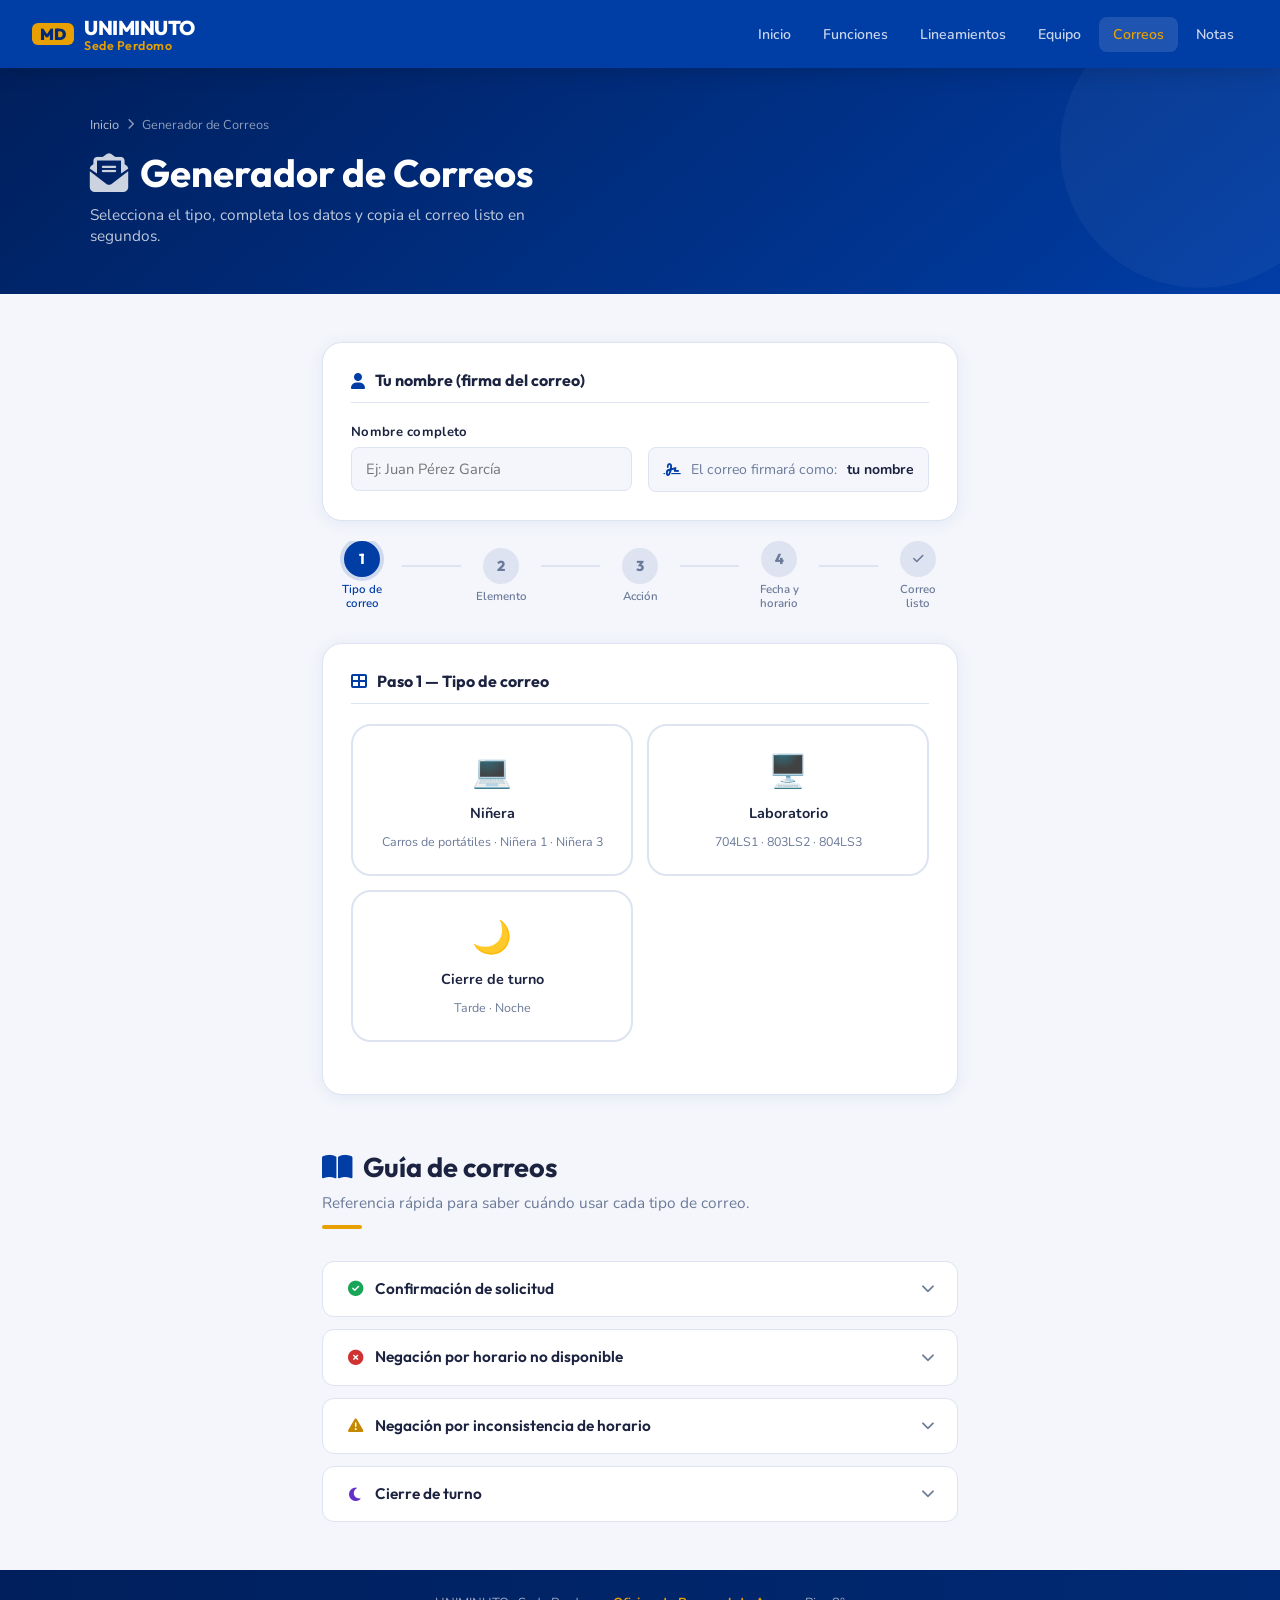
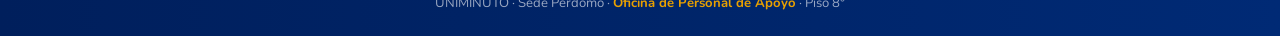
==== commit a31a7048: "PROYECTO DE PRACTICA PROFESIONAL - ACTUALIZACION" ====
--- a/correos.html
+++ b/correos.html
@@ -265,9 +265,9 @@
     <div class="type-grid">
       <button class="type-btn" onclick="selectType('ninera')" id="type-ninera">
         <span class="selected-check"><i class="fas fa-check"></i></span>
-        <span class="type-icon">🍼</span>
+        <span class="type-icon">💻</span>
         <span class="type-label">Niñera</span>
-        <span class="type-sub">Niñera 1 · Niñera 3</span>
+        <span class="type-sub">Carros de portátiles · Niñera 1 · Niñera 3</span>
       </button>
       <button class="type-btn" onclick="selectType('lab')" id="type-lab">
         <span class="selected-check"><i class="fas fa-check"></i></span>
@@ -294,16 +294,16 @@
         <div class="radio-pills">
           <label class="radio-pill gold-check">
             <input type="radio" name="elemento" value="Niñera #1" onchange="updateElemento(this)">
-            🍼 Niñera 1
+            💻 Niñera 1
           </label>
           <label class="radio-pill gold-check">
             <input type="radio" name="elemento" value="Niñera #3" onchange="updateElemento(this)">
-            🍼 Niñera 3
+            💻 Niñera 3
           </label>
         </div>
         <div class="alert alert-gold" style="margin-top:14px;font-size:0.85rem">
           <i class="fas fa-map-marker-alt"></i>
-          <div>El profesor debe dirigirse al <strong>piso 8°</strong> para recoger la niñera. Recuérdalo en el correo.</div>
+          <div>El profesor debe dirigirse al <strong>piso 8°</strong> a recoger el carro de portátiles. Recuérdalo en el correo.</div>
         </div>
       </div>
       <div id="lab-opts" class="hidden">
@@ -494,7 +494,7 @@
       <div class="acc-body">
         <p>Se usa cuando el elemento solicitado <strong>está disponible</strong> en el horario indicado.</p>
         <ul>
-          <li>Para <strong>niñeras</strong>: indicar que el profesor debe ir al piso 8° a reclamarla.</li>
+          <li>Para <strong>carros de portátiles (niñeras)</strong>: indicar que el profesor debe ir al piso 8° a reclamarlos.</li>
           <li>Para <strong>laboratorios</strong>: indicar que debe usar el QR de la puerta y escribir por Teams.</li>
           <li>Siempre mencionar que los elementos se revisan antes y después del uso.</li>
         </ul>
@@ -714,13 +714,13 @@
   } else if (currentAccion === 'negar-horario') {
     label = '❌ Negación — no disponible';
     if (esNinera) {
-      correo = `Buen día, profesor/a:\n\nMe permito informarle que las Niñeras NO se encuentran disponibles en el siguiente horario:\n\nElementos: ${currentElemento}\nFecha: ${fechaFmt}\nHora: ${inicio} ${fin}\n\nQuedo atento a cualquier comentario.\nCordialmente,\n${firma}`;
+      correo = `Buen día, profesor/a:\n\nMe permito informarle que el carro de portátiles (Niñera) NO se encuentra disponible en el siguiente horario:\n\nElementos: ${currentElemento}\nFecha: ${fechaFmt}\nHora: ${inicio} ${fin}\n\nQuedo atento a cualquier comentario.\nCordialmente,\n${firma}`;
     } else {
       correo = `Buen día, profesor:\n\nMe permito informarle que el espacio solicitado NO se encuentra disponible en el siguiente horario:\n\nElementos: ${currentElemento}\nFecha: ${fechaFmt}\nHora: ${inicio} ${fin}\n\nQuedo atento(a) a cualquier comentario.\nCordialmente,\n${firma}`;
     }
   } else if (currentAccion === 'negar-inconsistencia') {
     label = '⚠️ Negación — inconsistencia de horario';
-    const tipo = esNinera ? 'la niñera' : 'el espacio';
+    const tipo = esNinera ? 'el carro de portátiles' : 'el espacio';
     correo = `Buen día, profesor${esNinera ? '/a' : ''}:\n\nMe permito informarle que NO es posible gestionar la reserva de ${tipo}, ya que el horario suministrado presenta una inconsistencia.\n\nDetalles de la solicitud:\n• Elemento: ${currentElemento}\n• Fecha: ${fechaFmt}\n• Hora: ${inicio} – ${fin}\n\nComo puede observarse, la hora de finalización es anterior a la hora de inicio.\n\nQuedo atento(a) a cualquier comentario.\nCordialmente,\n${firma}`;
   }
 
